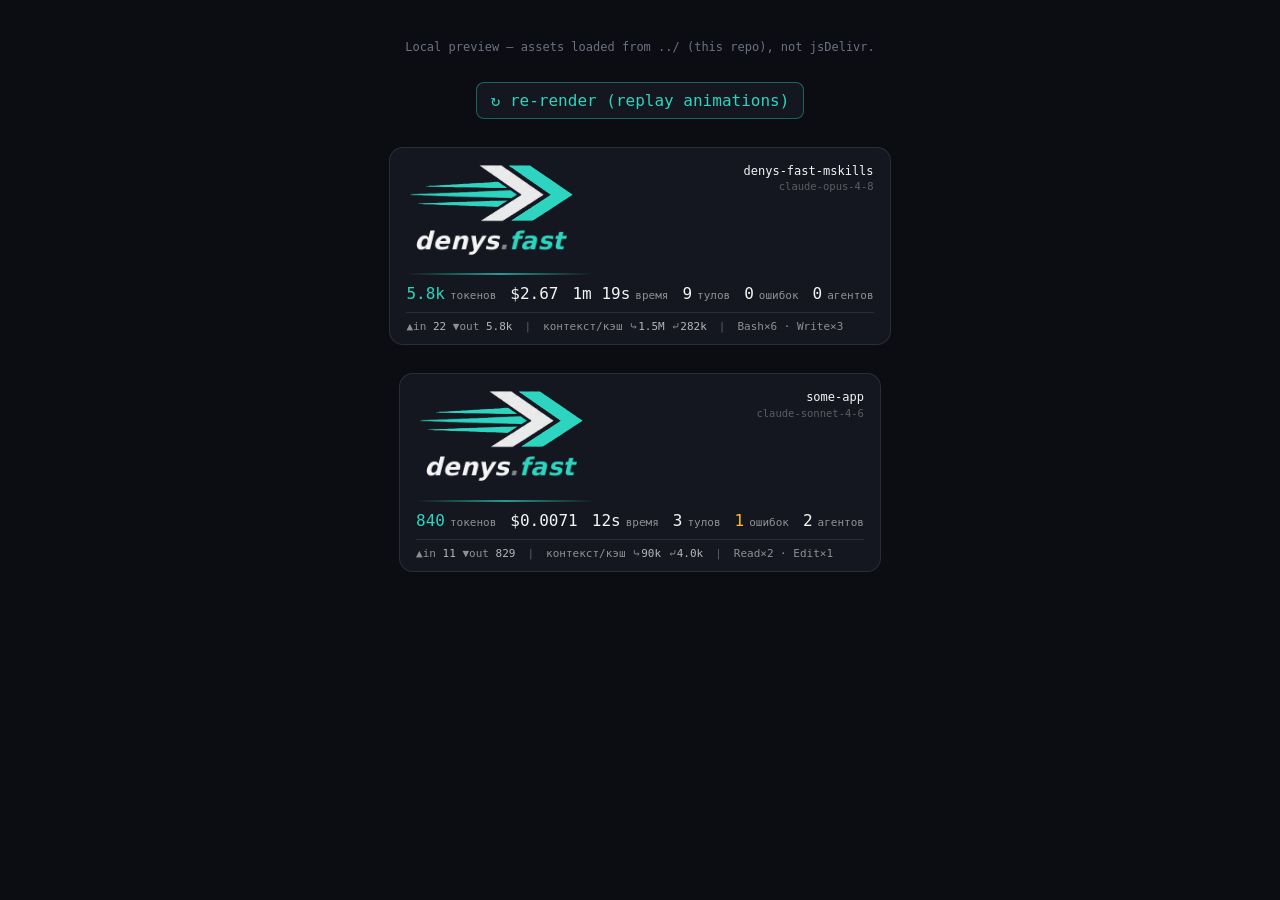
==== docs/widget/index.html @ 91f14f68 "feat: branded denys.fast end-of-turn widget, jsDelivr-hosted (v2.5.0) The Stop hook no longer makes " ====
<!doctype html>
<html lang="en">
<head>
<meta charset="utf-8">
<meta name="viewport" content="width=device-width, initial-scale=1">
<title>m_widget — preview</title>
<style>
  body{background:#0b0d12;margin:0;padding:40px 24px;display:flex;flex-direction:column;gap:28px;align-items:center;font-family:ui-monospace,monospace}
  .hint{color:#6b7280;font-size:12px}
  button{background:#14171F;color:#2DD4BF;border:0.5px solid rgba(45,212,191,.4);border-radius:8px;padding:8px 14px;font:inherit;cursor:pointer}
</style>
</head>
<body>
  <div class="hint">Local preview — assets loaded from ../ (this repo), not jsDelivr.</div>
  <button onclick="redraw()">↻ re-render (replay animations)</button>
  <div id="mw"></div>
  <div id="mw2"></div>

  <script>window.MW_BASE = "../";</script>
  <script src="m_widget.js"></script>
  <script>
    var SAMPLE = {
      project: "denys-fast-mskills", model: "claude-opus-4-8",
      duration_human: "1m 19s", duration_seconds: 79,
      tokens: { new: 5810, input: 22, output: 5788, cache_read: 1531732, cache_write: 282206, total: 1819748 },
      cost_usd: 2.6745, tools_total: 9, tools_by_name: { Bash: 6, Write: 3 },
      tool_failures: 0, subagents_launched: 0
    };
    var SAMPLE2 = {
      project: "some-app", model: "claude-sonnet-4-6",
      duration_human: "12s",
      tokens: { new: 840, input: 11, output: 829, cache_read: 90211, cache_write: 4002, total: 95053 },
      cost_usd: 0.0071, tools_total: 3, tools_by_name: { Read: 2, Edit: 1 },
      tool_failures: 1, subagents_launched: 2
    };
    function redraw() {
      document.getElementById("mw").innerHTML = "";
      document.getElementById("mw2").innerHTML = "";
      document.getElementById("mw").id = "mw"; // keep id
      renderMWidget(SAMPLE, "mw");
      renderMWidget(SAMPLE2, "mw2");
    }
    redraw();
  </script>
</body>
</html>
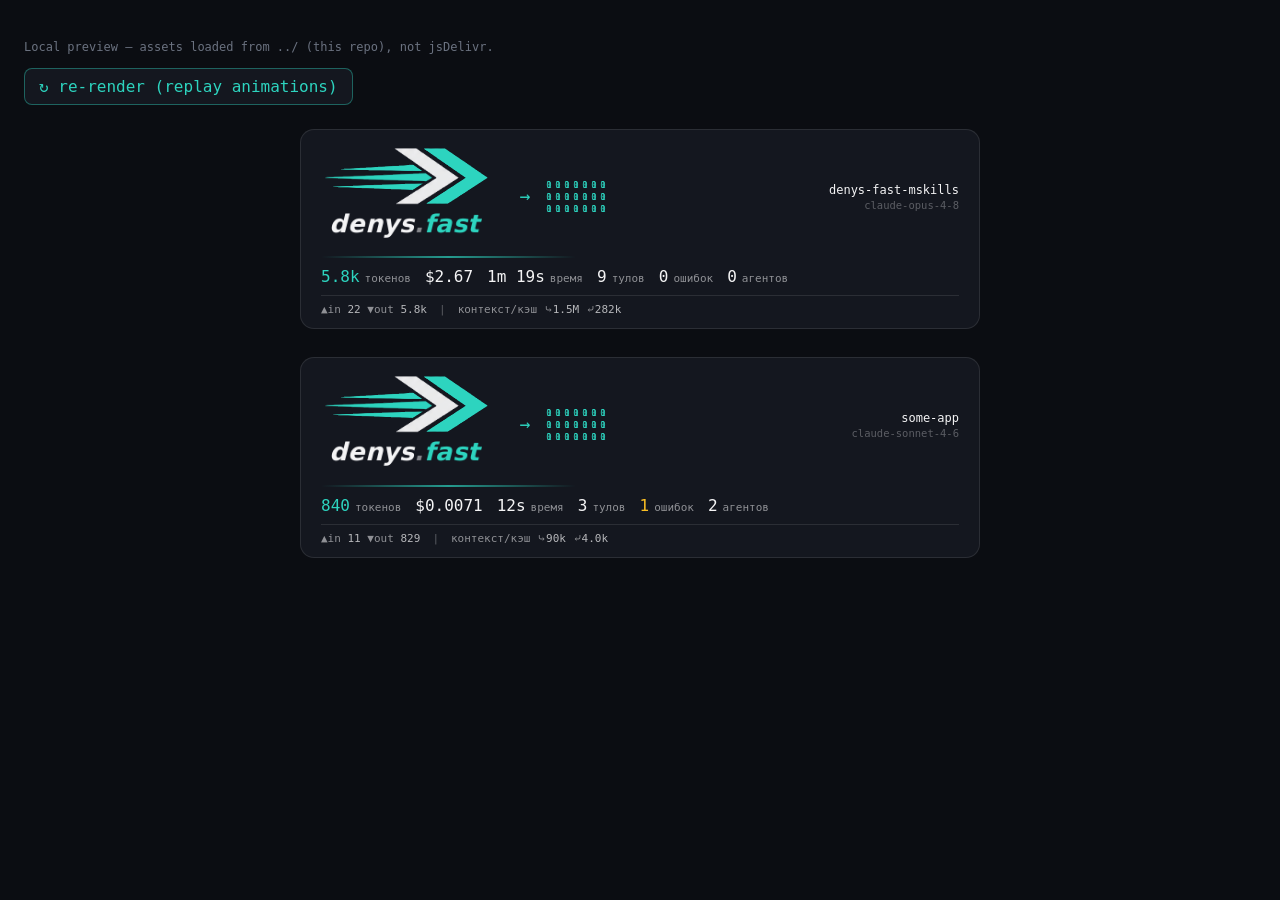
==== commit f581c68a: "feat(widget): secondary binary mark, wider card, drop tools list (v2.6.0) - Remove the per-tool brea" ====
--- a/docs/widget/index.html
+++ b/docs/widget/index.html
@@ -5,16 +5,18 @@
 <meta name="viewport" content="width=device-width, initial-scale=1">
 <title>m_widget — preview</title>
 <style>
-  body{background:#0b0d12;margin:0;padding:40px 24px;display:flex;flex-direction:column;gap:28px;align-items:center;font-family:ui-monospace,monospace}
-  .hint{color:#6b7280;font-size:12px}
-  button{background:#14171F;color:#2DD4BF;border:0.5px solid rgba(45,212,191,.4);border-radius:8px;padding:8px 14px;font:inherit;cursor:pointer}
+  body{background:#0b0d12;margin:0;padding:40px 24px;font-family:ui-monospace,monospace}
+  .hint{color:#6b7280;font-size:12px;margin-bottom:14px}
+  button{background:#14171F;color:#2DD4BF;border:0.5px solid rgba(45,212,191,.4);border-radius:8px;padding:8px 14px;font:inherit;cursor:pointer;margin-bottom:24px}
+  /* simulate the real show_widget container (~680px, display:block, width:100%) */
+  .host{width:680px;margin:0 auto 28px;display:block}
 </style>
 </head>
 <body>
   <div class="hint">Local preview — assets loaded from ../ (this repo), not jsDelivr.</div>
   <button onclick="redraw()">↻ re-render (replay animations)</button>
-  <div id="mw"></div>
-  <div id="mw2"></div>
+  <div class="host"><div id="mw"></div></div>
+  <div class="host"><div id="mw2"></div></div>
 
   <script>window.MW_BASE = "../";</script>
   <script src="m_widget.js"></script>
@@ -34,9 +36,9 @@
       tool_failures: 1, subagents_launched: 2
     };
     function redraw() {
-      document.getElementById("mw").innerHTML = "";
-      document.getElementById("mw2").innerHTML = "";
-      document.getElementById("mw").id = "mw"; // keep id
+      var a = document.getElementById("mw"), b = document.getElementById("mw2");
+      a.innerHTML = ""; a.className = ""; a.removeAttribute("style");
+      b.innerHTML = ""; b.className = ""; b.removeAttribute("style");
       renderMWidget(SAMPLE, "mw");
       renderMWidget(SAMPLE2, "mw2");
     }
